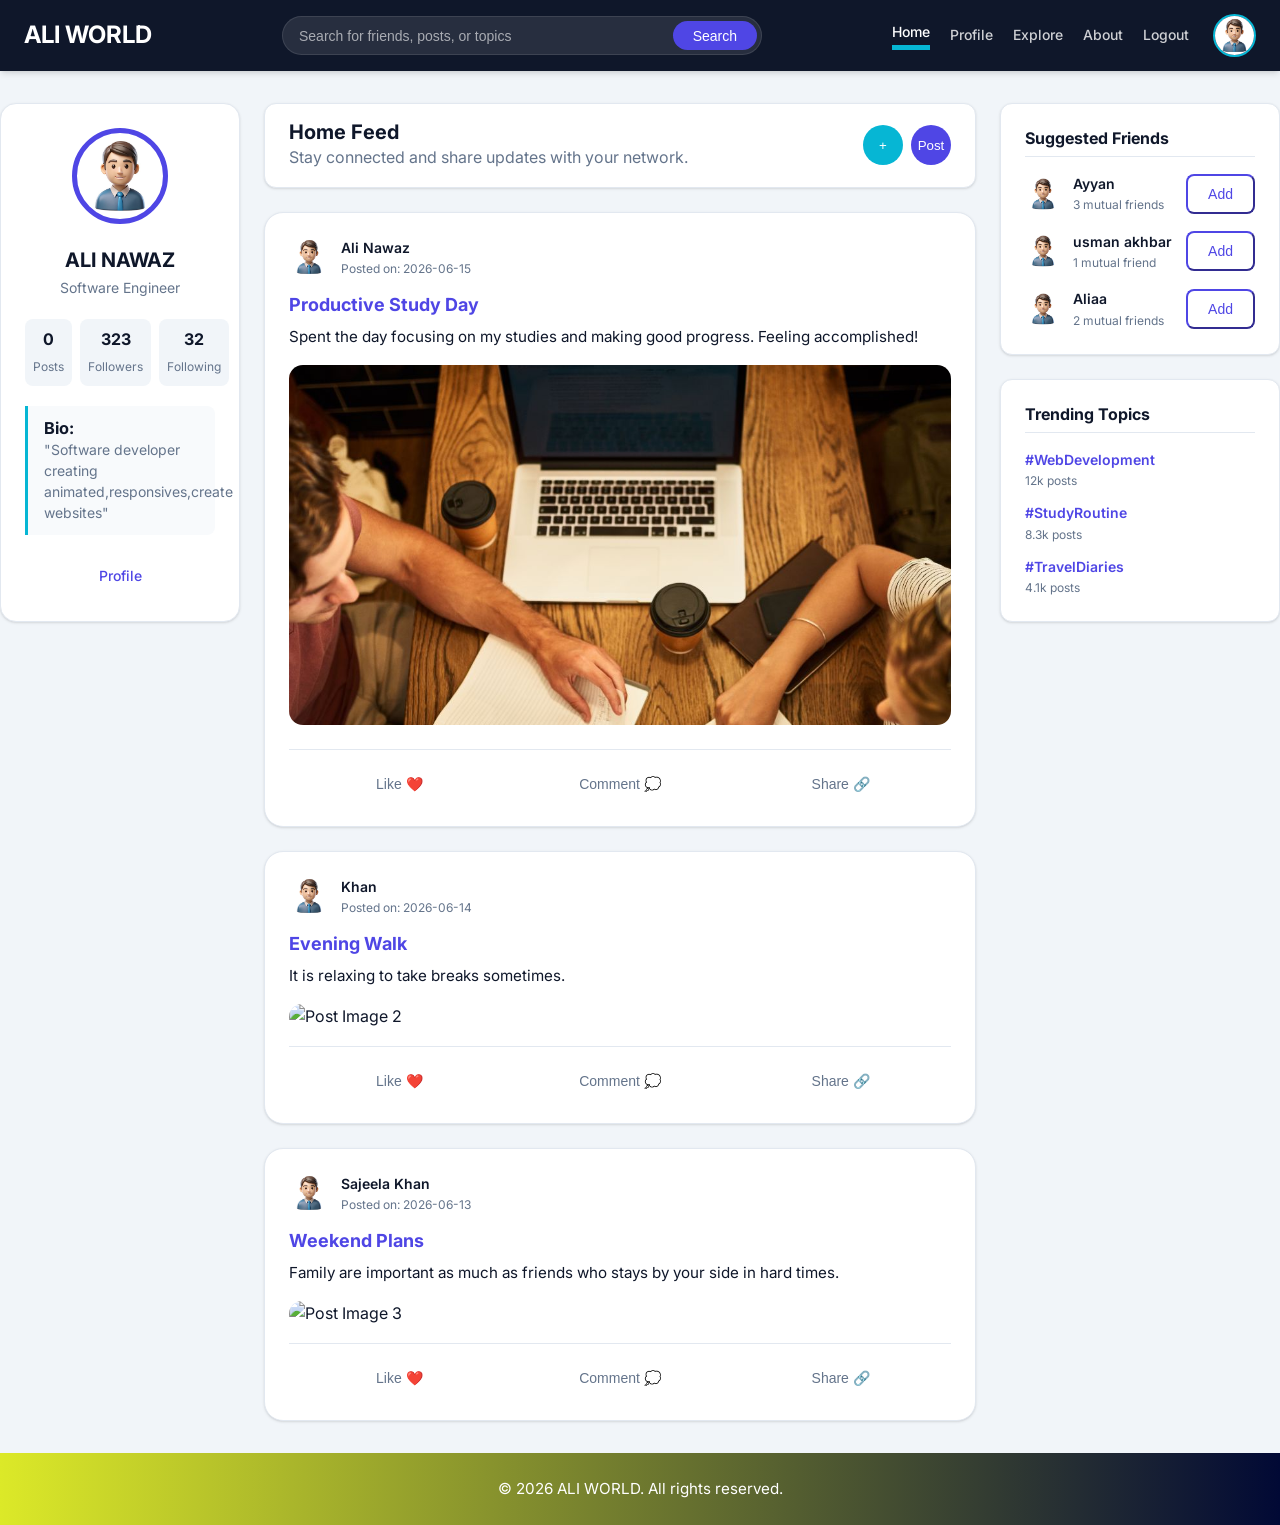
==== index.html @ 3eafa237 "Initial commit" ====
<!DOCTYPE html>
<html lang="en">

<head>
  <meta charset="UTF-8">
  <meta name="viewport" content="width=device-width, initial-scale=1.0">
  <link rel="stylesheet" href="styles.css">
  <title>ALi WORLD</title>
</head>


<body>
  <header class="sticky-header">
    <div class="container header-container">
      <div class="logo">
        ALI WORLD
      </div>
      
      <form class="search-form">
        <input type="search"  class="search-input" name="search" placeholder="Search for friends, posts, or topics">
        <button type="submit" class="search-btn">Search</button>
      
      </form>
      
      <div class="header-right">
        <nav class="nav-links" aria-label="main navigation">
          <a class="nav-link active" href="index.html">Home</a>
          <a class="nav-link" href="profile.html">Profile</a>
          <a class="nav-link" href="explore.html">Explore</a>
             <a href="about.html" class="nav-link ">About</a>
          <a class="nav-link" href="auth.html">Logout</a>
        </nav>
        
        <img src="./images/avatar.jfif" alt="Profile avatar" class="header-avatar">
      </div>
    </div>
  </header>

  <main class="container page-layout">
    <aside class="left-sidebar">

      <div class="profile-card">
        <img src="./images/avatar.jfif" alt="Profile Picture" class="profile-card-avatar">

        <h2 class="profile-card-name">ALI NAWAZ</h2>
        <p class="profile-card-title">Software Engineer</p>

        <div class="sidebar-stats">
          <div class="sidebar-stat-box">
            <span class="sidebar-stat-num">0</span>
            <span class="sidebar-stat-label">Posts</span>
          </div>
          <div class="sidebar-stat-box">
            <span class="sidebar-stat-num">323</span>

            <span class="sidebar-stat-label">Followers</span>
          </div>
          <div class="sidebar-stat-box">
            <span class="sidebar-stat-num">32</span>
            <span class="sidebar-stat-label">Following</span>
          </div>
        </div>

        <div class="profile-card-bio">
          <h3>Bio:</h3>
          <p>"Software developer creating animated,responsives,create websites"</p>
        </div>
        <a class="btn btn-secondary btn-full" href="profile.html">Profile</a>
      </div>
    </aside>


    <section class="main-feed">

      <div class="feed-header">
        <div>
          <h2 class="feed-title">Home Feed</h2>
          <p class="text-muted">Stay connected and share updates with your network.</p>
        </div>
        <div class="feed-actions">

          <button class="action-circle-btn btn-cyan" type="button">+</button>
          <button class="action-circle-btn" type="button">Post</button>
        </div>
      </div>



      <article class="post-card">
        <div class="post-author">
          <img src="./images/avatar.jfif" alt="picsprofile" class="author-avatar">
          <div class="author-info">
            <span class="author-name">Ali Nawaz</span>

            <span class="post-time">Posted on: 2026-06-15</span>
          </div>
        </div>
        <h3 class="post-title">Productive Study Day</h3>
        <p class="post-content">Spent the day focusing on my studies and making good progress. Feeling accomplished!</p>
        <img src="./images/How-Many-Hours-Should-You-Study-a-Day.jpg" alt="Post Image 1" class="post-image"
          loading="lazy">
        <footer class="post-footer">
          <button class="post-action-btn" type="button">Like ❤️</button>
          <button class="post-action-btn" type="button">Comment 💭</button>
          <button class="post-action-btn" type="button">Share 🔗</button>
        </footer>
      </article>

      <article class="post-card">
        <div class="post-author">
          <img src="./images/avatar.jfif" alt="Ali Khan profile" class="author-avatar">
          <div class="author-info">
            <span class="author-name">Khan</span>
            <span class="post-time">Posted on: 2026-06-14</span>
          </div>
        </div>
        <h3 class="post-title">Evening Walk</h3>
        <p class="post-content">It is relaxing to take breaks sometimes.</p>
        <img src="https://encrypted-tbn0.gstatic.com/images?q=tbn:ANd9GcQPHY0PRaqbW__ai2R6sklTkMU93GSNzAgKhS4PG1fwSw&s=10" alt="Post Image 2" class="post-image"
          loading="lazy">
        <footer class="post-footer">
          <button class="post-action-btn" type="button">Like ❤️</button>
          <button class="post-action-btn" type="button">Comment 💭</button>
          <button class="post-action-btn" type="button">Share 🔗</button>
        </footer>
      </article>

      <article class="post-card">
        <div class="post-author">
          <img src="./images/avatar.jfif" alt="Hira Khan profile" class="author-avatar">
          <div class="author-info">
            <span class="author-name">Sajeela Khan</span>
            <span class="post-time">Posted on: 2026-06-13</span>
          </div>
        </div>
        <h3 class="post-title">Weekend Plans</h3>
        <p class="post-content">Family are important as much as friends who stays by your side in hard times.</p>
        <img src="https://encrypted-tbn0.gstatic.com/images?q=tbn:ANd9GcQLvnjpnQPw3P-xNQJ_mt56k3C1271oUG7O1RYa6Sy4KA&s=10" alt="Post Image 3" class="post-image"
          loading="lazy">
        <footer class="post-footer">
          <button class="post-action-btn" type="button">Like ❤️</button>
          <button class="post-action-btn" type="button">Comment 💭</button>
          <button class="post-action-btn" type="button">Share 🔗</button>
        </footer>
      </article>
    </section>




    <aside class="right-sidebar">
      <div class="sidebar-widget">
        <h3 class="widget-title">Suggested Friends</h3>
        <div class="suggestion-list">

 <!--/-*    <div class="suggestion-item"></div>         */--> 
          
  <div class="suggestion-item">

            <div class="suggestion-user">

              <img src="./images/avatar.jfif" alt="AYYAN profile" class="suggestion-avatar">
              <div class="suggestion-details">
                <span class="suggestion-name">Ayyan</span>
                <span class="suggestion-mutual">3 mutual friends</span>
              </div>
            </div>
            <button class="btn btn-secondary" type="button">Add</button>
          </div>
          <div class="suggestion-item">
            <div class="suggestion-user">
              <img src="./images/avatar.jfif" alt="Mike Chen profile" class="suggestion-avatar">
              <div class="suggestion-details">
                <span class="suggestion-name">usman akhbar</span>
                <span class="suggestion-mutual">1 mutual friend</span>
              </div>
            </div>
            <button class="btn btn-secondary" type="button">Add</button>
          </div>
          <div class="suggestion-item">
            <div class="suggestion-user">
              <img src="./images/avatar.jfif" alt="Emma Davis profile" class="suggestion-avatar">
              <div class="suggestion-details">
                <span class="suggestion-name">Aliaa</span>
                <span class="suggestion-mutual">2 mutual friends</span>
              </div>
            </div>
            <button class="btn btn-secondary" type="button">Add</button>
          </div>
        </div>
      </div>


      <div class="sidebar-widget">
        <h3 class="widget-title">Trending Topics</h3>
        <div class="trend-list">
          <div class="trend-item">
            <span class="trend-tag">#WebDevelopment</span>
            <span class="trend-posts">12k posts</span>
          </div>
          <div class="trend-item">
            <span class="trend-tag">#StudyRoutine</span>
            <span class="trend-posts">8.3k posts</span>
          </div>

          <div class="trend-item">
            <span class="trend-tag">#TravelDiaries</span>
            <span class="trend-posts">4.1k posts</span>
          </div>
        </div>
      </div>
    </aside>
  </main>

  <footer class="footer">
    <p>&copy; 2026 ALI WORLD. All rights reserved.</p>
  </footer>
</body>

</html>
---- styles.css ----
@import url('https://fonts.googleapis.com/css2?family=Inter:wght@300;400;500;600;700&display=swap');

/* CSS Reset */
* {
    box-sizing: border-box;
    margin: 0;
    padding: 0;
}

/* CSS Variables */
:root {
    --primary: #4f46e5;
    --primary-hover: #4338ca;
    --primary-light: rgba(235, 97, 131, 0.212);
    --text: #0f172a;
    --text-muted: #64748b;
    --text-light: #f8fafc;
    --bg: #f1f5f9;
    --border: #e2e8f0;
    --card: #ffffff;
    --accent: #06b6d4;
    --accent-hover: #0891b2;
    --header-bg: #0f172a;
    
    /* Shadows */
    --shadow-sm: 0 1px 3px 0 rgba(0, 0, 0, 0.1), 0 1px 2px -1px rgba(0, 0, 0, 0.1);
    --shadow-md: 0 4px 6px -1px rgba(0, 0, 0, 0.1), 0 2px 4px -2px rgba(0, 0, 0, 0.1);
    --shadow-lg: 0 10px 15px -3px rgba(0, 0, 0, 0.1), 0 4px 6px -4px rgba(0, 0, 0, 0.1);
    --shadow-xl: 0 20px 25px -5px rgba(0, 0, 0, 0.1), 0 8px 10px -6px rgba(0, 0, 0, 0.1);
    
    /* Transitions */
    --transition-all: all 0.3s cubic-bezier(0.4, 0, 0.2, 1);
    --transition-fast: all 0.15s cubic-bezier(0.4, 0, 0.2, 1);
}

/* Base Styles */
body {
    font-family: 'Inter', sans-serif;
    font-size: 16px;
    line-height: 1.6;
    color: var(--text);
    background-color: var(--bg);
}

a {
    color: inherit;
    text-decoration: none;
}

/* Layout MAIN Container */
.container {
    max-width: 1400px;
    margin: 0 auto;
    padding: 0 1.5rem;
    width: 100%;
}

/* Typography Helpers */
h1, h2, h3, h4, h5, h6 {
    font-weight: 700;
    color: var(--text);
    line-height: 1.25;
}

/* Reusable Buttons */
.btn {
    display: inline-flex;
    align-items: center;
    justify-content: center;
    padding: 0.625rem 1.25rem;
    font-size: 0.875rem;
    font-weight: 500;
    border-radius: 8px;
   
    cursor: pointer;
    transition: var(--transition-fast);
    text-decoration: none;
    outline: none;
}

.btn-primary {
    background-color: var(--primary);
    color: white;
}

.btn-primary:hover {
    background-color: var(--primary-hover);
}

.btn-primary:active {
    transform: scale(0.96);
}

.btn-secondary {
    background-color: transparent;
    border-color: var(--primary);
    color: var(--primary);
}

.btn-secondary:hover {
    background-color: var(--primary-light);
}

.btn-secondary:active {
    transform: scale(0.96);
}

.btn-ghost {
    background-color: transparent;
    color: var(--text-muted);
}

.btn-ghost:hover {
    background-color: rgba(0, 0, 0, 0.04);
    color: var(--text);
}

.btn-ghost:active {
    transform: scale(0.96);
}

.btn-full {
    width: 100%;
}

/* Sticky Header */
.sticky-header {
    position: sticky;
    top: 0;
    z-index: 100;
    background-color: var(--header-bg);
    color: white;
    box-shadow: var(--shadow-md);
    padding: 0.875rem 0;
}

.header-container {
    display: flex;
    align-items: center;
    justify-content: space-between;
    gap: 1rem;
}

.logo {
    font-size: 1.5rem;
    font-weight: 700;
    color: #ffffff;
    display: flex;
   
    align-items: center;
    gap: 0.5rem;
}


.logo:hover{
     text-decoration: underline;
     color:#1e1b4b;
}



/* Search Bar in Header */
.search-form {
    display: flex;
    align-items: center;
    max-width: 480px;
    width: 100%;
    background-color: rgba(255, 255, 255, 0.1);
    border-radius: 9999px;
    padding: 0.25rem 0.25rem 0.25rem 1rem;
    border: 1px solid rgba(255, 255, 255, 0.1);
    transition: var(--transition-fast);
}

.search-form:focus-within {
    background-color: rgba(255, 255, 255, 0.15);
    border-color: rgba(255, 255, 255, 0.25);
}

.search-input {
    flex: 1;
    background: transparent;
    border: none;
    color: white;
    font-size: 0.875rem;
    outline: none;
}

.search-input::placeholder {
    color: rgba(255, 255, 255, 0.6);
}

.search-btn {
    background-color: var(--primary);
    color: white;
    border: none;
    border-radius: 9999px;
    padding: 0.4rem 1.25rem;
    font-size: 0.875rem;
    font-weight: 500;
    cursor: pointer;
    transition: var(--transition-fast);
}


.search-btn:hover {
    background-color: var(--primary-hover);
}

/* Header Right Area */
.header-right {

    /*--------padding-r: 190px;------------------*/
    
    display: flex;
    align-items: center;
    gap: 1.5rem;
}

.nav-links {
    display: flex;
    align-items: center;
    gap: 1.25rem;
}

.nav-link {
    color: rgba(255, 255, 255, 0.8);
    font-size: 0.875rem;
    font-weight: 500;
    transition: var(--transition-fast);
}

.nav-link:hover, .nav-link.active {
    color: white;
}

.nav-link.active {
    border-bottom: 5px solid var(--accent);
    padding-bottom: 2px;
}


.header-avatar {
    width: 43px;
    height: 43px;

    border-radius: 50%;
    border: 2px solid var(--accent);
   
    cursor: pointer;
    transition: var(--transition-fast);
}

.header-avatar:hover {
    transform: scale(1.05);
}

/*-------------------------Header-----------------*/

/* Page Layout Grid */
.page-layout {
    display: grid;
    grid-template-columns: 1fr;
    gap: 1.5rem;
    padding: 2rem 0;
}


/* Left Side */
.left-sidebar {
    display: flex;
    flex-direction: column;
    gap: 1.5rem;
}

.profile-card {
    background: var(--card);
    border-radius: 16px;
    box-shadow: var(--shadow-sm);
    padding: 1.5rem;
    text-align: center;
    border: 1px solid var(--border);
}


.profile-card-avatar {
    width: 96px;
    height: 96px;
    border-radius: 50%;
    border: 5px solid var(--primary);
    padding: 2px;
    object-fit: cover;
    margin: 0 auto 1rem;

    animation: rotateborder 2s linear 10;
}
@keyframes rotateborder {
    from {
        transform: rotate(0deg);
    }
    to {
        transform: rotate(360deg);
    }
}

/*

.profile-card-avatar {
    position: relative;
    width: 96px;
    height: 96px;
    margin: 0 auto 1rem;
}

.profile-card-avatar img {
    width: 100%;
    height: 100%;
    border-radius: 50%;
    object-fit: cover;
    display: block;
}

.profile-card-avatar::before {
    content: "";
    position: absolute;
    inset: -6px;
    border: 6px solid var(--primary);
    border-top-color: #ff9800;
    border-radius: 50%;
    animation: rotateBorder 2s linear infinite;
}

@keyframes rotateBorder {
    from {
        transform: rotate(0deg);
    }
    to {
        transform: rotate(360deg);
    }
}

*/


.profile-card-name {
    font-size: 1.25rem;
    font-weight: 700;
    margin-bottom: 0.25rem;
}

.profile-card-title {
    font-size: 0.875rem;
    color: var(--text-muted);
    margin-bottom: 1.25rem;
}

.sidebar-stats {
    display: grid;
    grid-template-columns: repeat(3, 1fr);
    gap: 0.5rem;
    margin-bottom: 1.25rem;
}

.sidebar-stat-box {
    background-color: var(--bg);
    border-radius: 8px;
    padding: 0.5rem;
    text-align: center;
}

.sidebar-stat-num {
    display: block;
    font-size: 1rem;
    font-weight: 700;
    color: var(--text);
}

.sidebar-stat-label {
    font-size: 0.75rem;
    color: var(--text-muted);
}

.profile-card-bio {
    background: #f8fafc;
    border-left: 3px solid var(--accent);
    padding: 0.75rem 1rem;
    text-align: left;
    font-size: 0.875rem;
    color: var(--text-muted);
    border-radius: 0 8px 8px 0;
    margin-bottom: 1.25rem;
    line-height: 1.5;
}

.sidebar-menu {
    background: var(--card);
    border-radius: 12px;
    box-shadow: var(--shadow-sm);
    padding: 0.75rem;
    border: 1px solid var(--border);
    display: flex;
    flex-direction: column;
    gap: 0.25rem;
}






.menu-item {
    display: flex;
    align-items: center;
    gap: 0.75rem;
    padding: 0.75rem 1rem;
    border-radius: 8px;
    font-size: 0.875rem;
    font-weight: 500;
    color: var(--text-muted);
    transition: var(--transition-fast);
}

.menu-item:hover, .menu-item.active {
    background-color: var(--bg);
    color: var(--primary);
}

.menu-item svg {
    width: 20px;
    height: 20px;
    fill: currentColor;
}

/* Feed Column */
.main-feed {
    display: flex;
    flex-direction: column;
    gap: 1.5rem;
}

.feed-header {
    display: flex;
    align-items: center;
    justify-content: space-between;
    background: var(--card);
    padding: 1rem 1.5rem;
    border-radius: 12px;
    border: 1px solid var(--border);
    box-shadow: var(--shadow-sm);
}

.feed-title {
    font-size: 1.25rem;
    font-weight: 700;
}

.feed-actions {
    display: flex;
    gap: 0.5rem;
}

.action-circle-btn {
    width: 40px;
    height: 40px;
    border-radius: 80%;
    background-color: var(--primary);
    color: white;
    
    border: none;
    display: flex;

    align-items: center;
    justify-content: center;
    cursor: pointer;
    transition: var(--transition-fast);
}

.action-circle-btn:hover {
    background-color: var(--primary-hover);
    transform: translateY(-2px);
}

.action-circle-btn:active {
    transform: translateY(0) scale(0.95);
}

.action-circle-btn.btn-cyan {
    background-color: var(--accent);
}

.action-circle-btn.btn-cyan:hover {
    background-color: var(--accent-hover);
}


/*  posting and images
*/
.post-card {
    background: var(--card);
    border-radius: 19px;
    border: 1px solid var(--border);
    box-shadow: var(--shadow-sm);
    padding: 1.5rem;
    transition: var(--transition-all);
}

.post-card:hover {
    transform: translateY(7px);
    box-shadow: var(--shadow-lg);
}

.post-author {
    display: flex;
    align-items: center;
    gap: 0.75rem;
    margin-bottom: 1rem;
}

.author-avatar {
    width: 40px;
    height: 40px;
    border-radius: 50%;
    object-fit: cover;
}

.author-info {
    display: flex;
    flex-direction: column;
}

.author-name {
    font-size: 0.875rem;
    font-weight: 600;
}

.text-muted {
    color: var(--text-muted);
}

.post-time {
    font-size: 0.75rem;
    color: var(--text-muted);
}

.post-title {
    font-size: 1.125rem;
    font-weight: 700;
    color: var(--primary);
    margin-bottom: 0.5rem;
}

.post-content {
    font-size: 0.95rem;
    color: var(--text);
    margin-bottom: 1rem;
    line-height: 1.6;
}

.post-image {
    width: 100%;
    border-radius: 14px;
    margin-bottom: 1rem;
    object-fit: cover;
    max-height: 360px;
}

.post-footer {
    display: flex;
    align-items: center;
    justify-content: space-between;
    padding-top: 1rem;
    border-top: 1px solid var(--border);
}

.post-actions {
    display: flex;
    gap: 0.5rem;
    width: 100%;
}

.post-action-btn {
    flex: 1;
    display: flex;
    align-items: center;
    justify-content: center;
    gap: 0.5rem;
    
    padding: 0.625rem;
    background: transparent;
    border: none;
    border-radius: 8px;
    color: var(--text-muted);
    font-size: 0.875rem;
    font-weight: 500;
    cursor: pointer;
    transition: var(--transition-fast);
}

.post-action-btn:hover {
    background-color: var(--bg);
    color: var(--primary);
}

.post-action-btn:active {
    transform: scale(0.95);
}

.post-action-btn svg {
    width: 18px;
    height: 18px;
    
}










/* Right Sidebar (Suggestions / Trends) */
.right-sidebar {
    display: flex;
    flex-direction: column;
    gap: 1.5rem;
}

.sidebar-widget {
    background: var(--card);
    border-radius: 12px;
    box-shadow: var(--shadow-sm);
    padding: 1.5rem;
    border: 1px solid var(--border);
}

.widget-title {
    font-size: 1rem;
    font-weight: 700;
    margin-bottom: 1rem;
    padding-bottom: 0.5rem;
    border-bottom: 1px solid var(--border);
}

.suggestion-list {
    display: flex;
    flex-direction: column;
    gap: 1rem;
}

.suggestion-item {
    display: flex;
    align-items: center;
    justify-content: space-between;
}

.suggestion-user {
    display: flex;
    align-items: center;
    gap: 0.75rem;
}

.suggestion-avatar {
    width: 36px;
    height: 36px;
    border-radius: 50%;
    object-fit: cover;
}

.suggestion-details {
    display: flex;
    flex-direction: column;
}

.suggestion-name {
    font-size: 0.875rem;
    font-weight: 600;
}

.suggestion-mutual {
    font-size: 0.75rem;
    color: var(--text-muted);
}

.trend-list {
    display: flex;
    flex-direction: column;
    gap: 0.75rem;
}

.trend-item {
    display: flex;
    flex-direction: column;
}

.trend-tag {
    font-size: 0.875rem;
    font-weight: 600;
    color: var(--primary);
}

.trend-posts {
    font-size: 0.75rem;
    color: var(--text-muted);
}



.footer {
    text-align: center;
    padding: 1.5rem 0;
    color: var(--text-muted);
    font-size: 0.95rem;
    color:white;
    background:linear-gradient(to right, rgb(220, 233, 40), rgb(1, 9, 53));;
}









/* Now Profile Page Layout */
.profile-container {
    max-width: 1000px;
    margin: 2rem auto;
    padding: 0 1.5rem;
}

.profile-header {
    background: var(--card);
    border-radius: 16px;
    border: 1px solid var(--border);
    box-shadow: var(--shadow-sm);
    overflow: hidden;
    margin-bottom: 2rem;
}

/* 
.cover-image {
    position: relative;
    height: 260px;
    background: linear-gradient(135deg, #4f46e5 0%, #d91ddf 100%);
    overflow: hidden;
}

.cover-image::after {
    content: '';
    position: absolute;
    top: 0;
    left: 0;
    width: 100%;
    height: 100%;
    background: linear-gradient(to bottom, rgba(15, 23, 42, 0) 40%, rgba(186, 27, 85, 0.65) 100%);
    pointer-events: none;
}
*/

.cover-image {
    position:relative;
    height:300px;
    overflow:hidden;
}


.cover-image::before {

    content:"";

    position:absolute;
    inset:0;

    background-size:cover;
    background-position:center;

    animation:bgChange 10s infinite;

}


@keyframes bgChange {

    0%,45% {
        background-image:url("ia.jfif");
    }

    55%,100% {
        background-image:url("images11.jfif");
    }

}

.profile-info-section {
    position: relative;
    padding: 0 2rem 2rem;
    text-align: center;
}

.profile-avatar-wrapper {
    position: relative;
    margin-top: -99px;
    display: inline-block;
    z-index: 10;
}



/*
.profile-avatar {
    width: 150px;
    height: 150px;
    border-radius: 50%;

    border: 7px solid var(--card);
    box-shadow: var(--shadow-lg);
    object-fit: cover;
    background-color: var(--card);
}
*/
.profile-avatar-wrapper {
    width: 164px;
    height: 164px;

    border-radius: 50%;
    position: relative;

    display: flex;
    justify-content: center;
    align-items: center;

    overflow: hidden;
}


/* Rotating border */
.profile-avatar-wrapper::before {

    content: "";

    position: absolute;

    width: 200%;
    height: 200%;

    background: conic-gradient(
        var(--primary),
        #0f020d,
        #ff00aa,
        var(--primary)
    );

    animation: rotateBorder 3s linear infinite;
}


/* Image */
.profile-avatar {

    width: 150px;
    height: 150px;

    border-radius: 50%;

    object-fit: cover;

    background-color: var(--card);

    position: absolute;

    z-index: 1;

    border: 12px solid var(--card);

    box-shadow: var(--shadow-lg);
}


@keyframes rotateBorder {

    from {
        transform: rotate(0deg);
    }

    to {
        transform: rotate(360deg);
    }

}


.profile-name {
    font-size: 1.75rem;
    font-weight: 700;
    margin-top: 1rem;
}

.profile-tagline {
    font-size: 1rem;
    color: var(--text-muted);
    margin-top: 0.25rem;
}

.profile-stats-row {
    display: flex;
    justify-content: center;
    gap: 7rem;
    margin-top: 1.5rem;
    padding: 1rem 2rem;
    background: linear-gradient(135deg, #4f46e5 0%, #f003f8 100%);
    border-radius: 12px;
}





.profile-stat-item {
    display: flex;
    flex-direction: column;
    align-items: center;
}

.profile-stat-number {
    font-size: 1.5rem;
    font-weight: 700;
    color: var(--text);
}

.profile-stat-label {
    font-size: 0.875rem;
    color: var(--text-muted);
    text-transform: uppercase;
    letter-spacing: 0.05em;
    margin-top: 0.125rem;
}

.profile-actions-row {
    display: flex;
    justify-content: center;
    gap: 1rem;
    margin-top: 1.5rem;
}




.profile-content-section {
    background: var(--card);
    border-radius: 16px;
    border: 1px solid var(--border);
    box-shadow: var(--shadow-sm);
    padding: 2rem;
}

.section-title {
    font-size: 1.25rem;
    font-weight: 700;
    margin-bottom: 1.5rem;
    display: flex;
    align-items: center;
    gap: 0.5rem;
}

.section-title span {
    color: var(--text-muted);
    font-weight: 200;
}



.post-grid {
    display: grid;
   /* grid-template-columns: repeat(auto-fill, minmax(250px, 1fr)); */ 
      grid-template-columns: repeat(3, 255px);
    gap: 1.25rem;
}

.grid-item {
    position: relative;
    border-radius: 12px;
    overflow: hidden;
    aspect-ratio: 1 / 1;
    cursor: pointer;
    box-shadow: var(--shadow-sm);
}

.grid-item img {
    width: 100%;
    height: 100%;
    object-fit: cover;
    transition: var(--transition-all);
}



.grid-item-overlay {
    position: absolute;
    top: 0;
    left: 0;
    width: 100%;
    height: 100%;
    background-color: rgba(150, 147, 214, 0.85);
    display: flex;
    align-items: center;
    justify-content: center;
    gap: 1.5rem;
    opacity: 0;
    color: white;
    font-weight: 600;
    transition: var(--transition-all);
}

.grid-item:hover img {
    transform: scale(1.08);
}

.grid-item:hover .grid-item-overlay {
    opacity: 1;
}
















     /* Auth Page Styles */
.auth-wrapper {
    width: 100%;
    height: 100%;
    display: flex;
    flex-direction: column;
    align-items: center;
    justify-content: center;
    background: radial-gradient(circle at 10% 20%, #6b67a0 0%, #0f172a 90%);
    padding: 2rem 1.5rem;
    color: white;
}

.auth-header {
    text-align: center;
    margin-bottom: 2rem;
}

.auth-logo {
    font-size: 2.25rem;
    font-weight: 800;
    color: white;
    margin-bottom: 0.5rem;
}

.auth-logo span {
    color: var(--accent);
}

.auth-subtitle {
    color: black;
    font-size: 1rem;
}

.auth-card {
    width: 100%;
    max-width: 520px;
    background-color: var(--card);
    color: var(--text);
    border-radius: 20px;
    box-shadow: var(--shadow-xl);
    padding: 2.5rem;
    border: 1px solid rgba(255, 255, 255, 0.05);
}

.auth-card-title {
    font-size: 1.5rem;
    font-weight: 700;
    text-align: center;
    margin-bottom: 2rem;
    color: var(--text);
}


.auth-form {
    display: flex;
    flex-direction: column;
    gap: 1.25rem;
}

.form-group {
    display: flex;
    flex-direction: column;
    gap: 0.5rem;
}

.form-label {
    font-size: 0.875rem;
    font-weight: 600;
    color: var(--text);
}

.form-control {
    width: 100%;
    padding: 0.75rem 1rem;
    font-size: 0.95rem;
    color: var(--text);
    background-color: var(--bg);
    border: 1px solid var(--border);
    border-radius: 8px;
    outline: none;
    transition: var(--transition-fast);
}



.form-control::placeholder {
    color: var(--text-muted);
}

.form-control:focus {
    border-color: var(--primary);
    box-shadow: 0 0 0 4px rgba(79, 70, 229, 0.15);
    background-color: white;
}



.auth-footer-link {
    text-align: center;
    margin-top: 1.5rem;
    font-size: 0.875rem;
    color: var(--text-muted);
}

.auth-footer-link a {
    color: var(--primary);
    font-weight: 600;
    transition: var(--transition-fast);
}

.auth-footer-link a:hover {
    color: var(--primary-hover);
    text-decoration: underline;
}

.auth-footer-copyright {
    margin-top: 3rem;
    font-size: 0.8125rem;
    color: rgba(255, 255, 255, 0.4);
    text-align: center;
}















/* Explore Page*/
.exploremain {
    background: linear-gradient(135deg, #1e3a8a 0%, #1e1b4b 100%);
    color: white;
    padding: 3.5rem 2rem;
    border-radius: 12px;
    text-align: center;
    margin-bottom: 2rem;
    position: relative;
    border: 1px solid rgba(255, 255, 255, 0.05);
    box-shadow: var(--shadow-md);
}

.exploremain h1 {
    font-size: 2.25rem;
    font-weight: 800;
    color: white;
    margin-bottom: 0.75rem;
    position: relative;
    display: inline-block;
}




.exploremain p {
    font-size: 1.05rem;
    color: rgba(255, 255, 255, 0.85);
    max-width: 600px;
    margin: 0 auto;
    line-height: 1.5;
}

.trending-widget-header {
    background-color: #0f172a;
    color: white;
    padding: 1rem 1.5rem;
    font-weight: 700;
    font-size: 1.125rem;
    border-bottom: 1px solid var(--border);
}

.trending-topics-body {
    display: flex;
    flex-direction: column;
    padding: 0.75rem;
    background-color: var(--card);
}

.trending-topic-link {
    padding: 0.75rem 1rem;
    font-size: 0.95rem;
    font-weight: 600;
    color: var(--primary);
    border-radius: 8px;
    transition: var(--transition-fast);
}

.trending-topic-link:hover {
    background-color: var(--bg);
    color: var(--primary-hover);
    padding-left: 1.25rem;
}



.comment-section {
    margin-top: 1.25rem;
    padding-top: 1.25rem;
    border-top: 1px solid var(--border);
    display: flex;
    flex-direction: column;
    gap: 0.75rem;
}

.comment-item {
    display: flex;
    gap: 0.75rem;
    align-items: flex-start;
}

.comment-avatar {
    width: 32px;
    height: 32px;
    border-radius: 50%;
    object-fit: cover;
}

.comment-content {
    background-color: var(--bg);
    padding: 0.625rem 0.875rem;
    border-radius: 12px;
    flex: 1;
}

.comment-author-name {
    font-size: 0.8125rem;
    font-weight: 700;
    color: var(--text);
    margin-bottom: 0.125rem;
    display: block;
}

.comment-text {
    font-size: 0.875rem;
    color: var(--text);
    line-height: 1.4;
}

.comment-input-wrapper {
    display: flex;
    align-items: center;
    gap: 0.75rem;
    margin-top: 0.5rem;
}

.comment-input-avatar {
    width: 32px;
    height: 32px;
    border-radius: 50%;
    object-fit: cover;
}

.comment-input-field {
    flex: 1;
    background-color: var(--bg);
    border: 1px solid var(--border);
    border-radius: 20px;
    padding: 0.625rem 1rem;
    font-size: 0.875rem;

    outline: none;
    transition: var(--transition-fast);
}

.comment-input-field:focus {
    border-color: var(--primary);
    background-color: white;
    box-shadow: 0 0 0 3px rgba(79, 70, 229, 0.1);
}



/* Responsive by media query*/
@media (min-width: 750px) {
    .page-layout {
        grid-template-columns: 240px 1fr;
    }
    
    .right-sidebar {  
        display: none;
    }
}

@media (min-width: 1024px) {
    .page-layout {
        grid-template-columns: 240px 1fr 280px;
    }
    
    .right-sidebar {
        display: flex;
    }
}
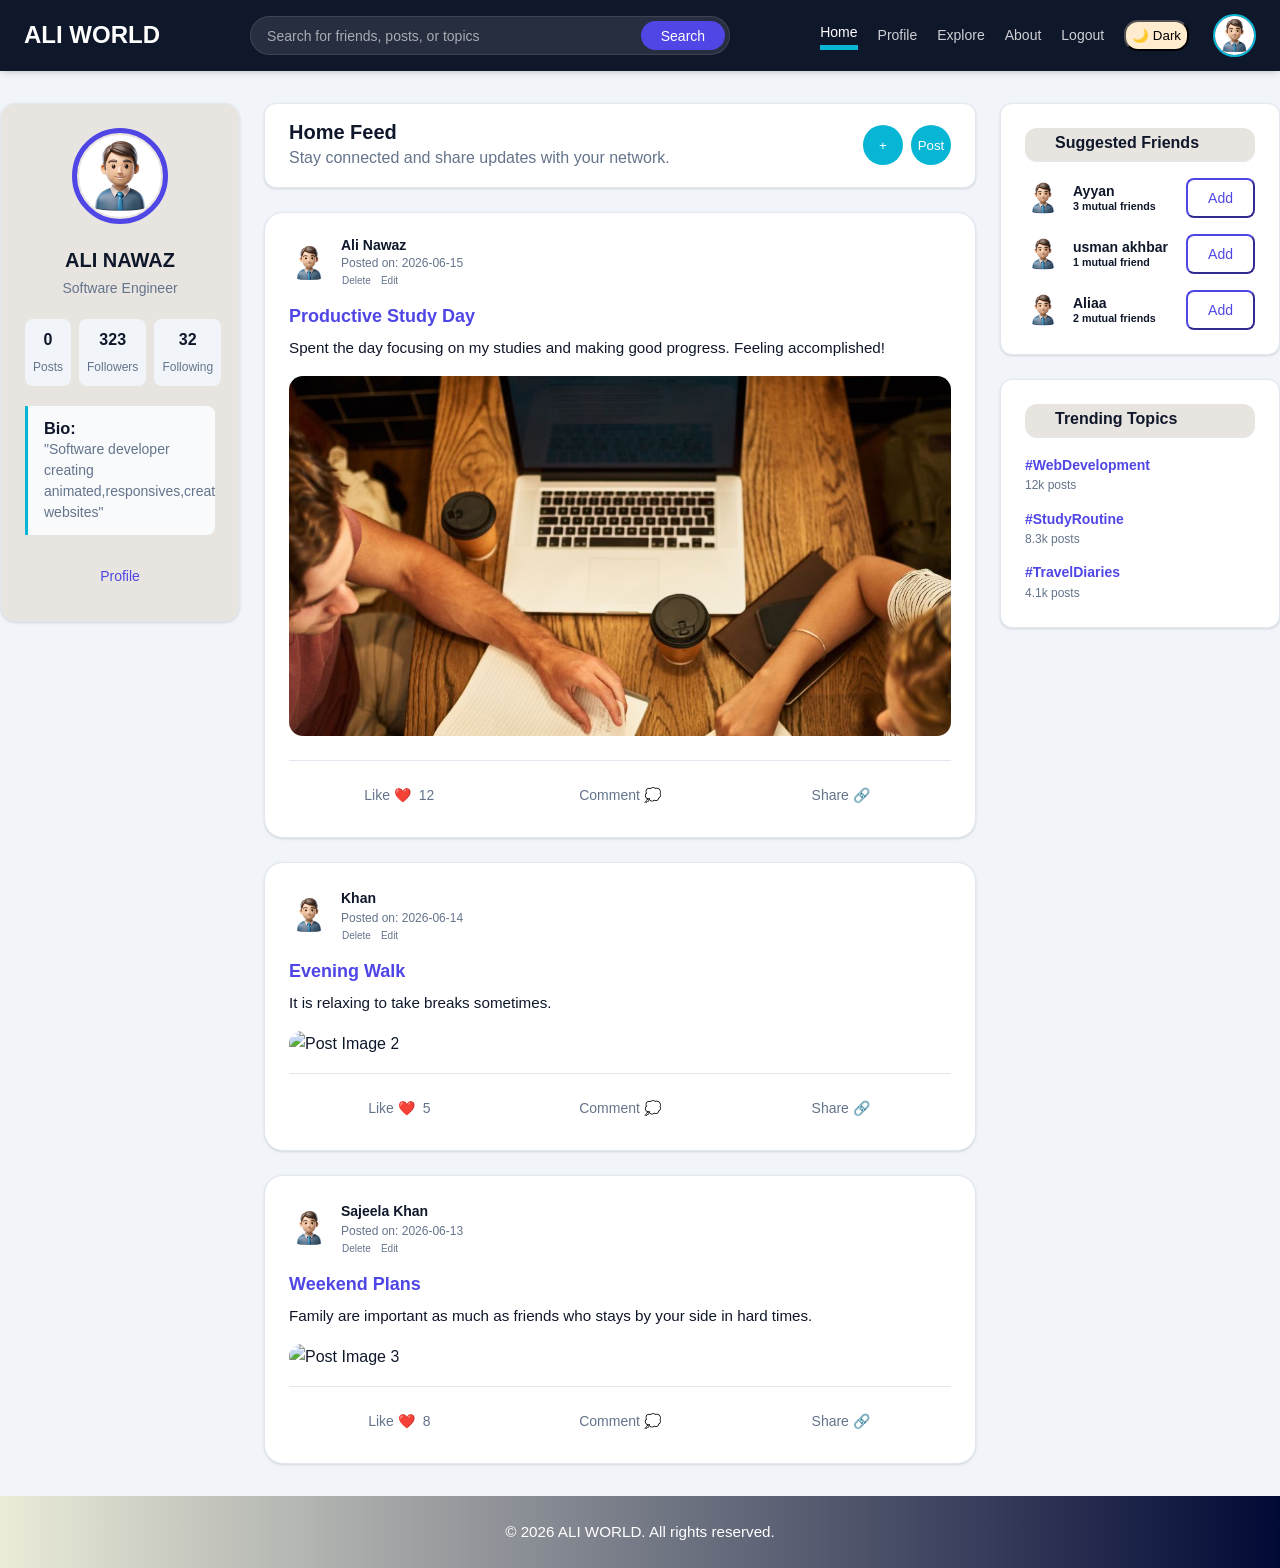
==== commit 038ceee9: "final js" ====
--- a/index.html
+++ b/index.html
@@ -15,55 +15,62 @@
       <div class="logo">
         ALI WORLD
       </div>
-      
+
       <form class="search-form">
-        <input type="search"  class="search-input" name="search" placeholder="Search for friends, posts, or topics">
+
+        <input type="search" class="search-input" name="search" placeholder="Search for friends, posts, or topics">
+
         <button type="submit" class="search-btn">Search</button>
-      
+
       </form>
-      
+
       <div class="header-right">
-        <nav class="nav-links" aria-label="main navigation">
+        <nav class="nav-links">
           <a class="nav-link active" href="index.html">Home</a>
           <a class="nav-link" href="profile.html">Profile</a>
           <a class="nav-link" href="explore.html">Explore</a>
-             <a href="about.html" class="nav-link ">About</a>
+          <a href="about.html" class="nav-link ">About</a>
           <a class="nav-link" href="auth.html">Logout</a>
+          
+          <button id="themeBtn" aria-label="Toggle Theme" style="background-color: blanchedalmond; border-radius: 14px; padding:6px"><span class="theme-icon">🌙</span> <span
+              class="theme-label">Dark</span></button>
         </nav>
-        
+
         <img src="./images/avatar.jfif" alt="Profile avatar" class="header-avatar">
       </div>
     </div>
   </header>
 
+  <!---<div style="position: sticky">--->
   <main class="container page-layout">
-    <aside class="left-sidebar">
+    <aside class="left-sidebar" style="position: sticky">
 
       <div class="profile-card">
-        <img src="./images/avatar.jfif" alt="Profile Picture" class="profile-card-avatar">
+        <img src="./images/avatar.jfif" alt="Profile Picture" class="profile-avatar">
 
         <h2 class="profile-card-name">ALI NAWAZ</h2>
         <p class="profile-card-title">Software Engineer</p>
 
-        <div class="sidebar-stats">
-          <div class="sidebar-stat-box">
-            <span class="sidebar-stat-num">0</span>
-            <span class="sidebar-stat-label">Posts</span>
-          </div>
-          <div class="sidebar-stat-box">
-            <span class="sidebar-stat-num">323</span>
-
-            <span class="sidebar-stat-label">Followers</span>
-          </div>
-          <div class="sidebar-stat-box">
-            <span class="sidebar-stat-num">32</span>
-            <span class="sidebar-stat-label">Following</span>
-          </div>
-        </div>
-
-        <div class="profile-card-bio">
+        <div class="sidebar-status">
+          <div class="sidebar-status-box">
+            <span class="sidebar-status-num">0</span>
+            <span class="sidebar-status-label">Posts</span>
+          </div>
+          <div class="sidebar-status-box">
+
+            <span class="sidebar-status-num">323</span>
+
+            <span class="sidebar-status-label">Followers</span>
+          </div>
+          <div class="sidebar-status-box">
+            <span class="sidebar-status-num">32</span>
+            <span class="sidebar-status-label">Following</span>
+          </div>
+        </div>
+
+        <div class="profile-card-bio" style="padding-right: 6px">
           <h3>Bio:</h3>
-          <p>"Software developer creating animated,responsives,create websites"</p>
+          <p>"Software developer creating animated,responsives,creat websites"</p>
         </div>
         <a class="btn btn-secondary btn-full" href="profile.html">Profile</a>
       </div>
@@ -79,20 +86,49 @@
         </div>
         <div class="feed-actions">
 
-          <button class="action-circle-btn btn-cyan" type="button">+</button>
+          <button id="plusBtn" class="action-circle-btn btn-cyan" class="infinity-btn" type="button" title="Create Post" >+</button>
           <button class="action-circle-btn" type="button">Post</button>
         </div>
       </div>
 
-
+      <!-- Simple Create Post Box -->
+      <div id="postBox"
+        style="display: none; background: var(--card); padding: 1.25rem; border-radius: 12px; border: 1px solid var(--border); margin-top: 1rem;">
+        <h3 style="margin-bottom: 0.5rem;">Create New Post</h3>
+
+        <input type="text" id="postTitle" placeholder="Post title..."
+          style="width: 100%; padding: 8px; margin-bottom: 8px; border: 1px solid var(--border); border-radius: 6px;">
+        <textarea id="postContent" maxlength="280" placeholder="What's on your mind?..."
+          style="width: 100%; height: 80px; padding: 8px; border: 1px solid var(--border); border-radius: 6px;"></textarea>
+
+        <div style="margin: 8px 0;">
+          <label style="font-size: 0.85rem; font-weight: 600; display: block; margin-bottom: 4px;">Upload Image
+            (Optional):</label>
+          <input type="file" id="postImageFile" accept="image/*" style="font-size: 0.85rem; color: var(--text);">
+        </div>
+
+        <div style="display: flex; justify-content: space-between; align-items: center; margin-top: 8px;">
+          <span id="charCount" style="font-size: 0.85rem; color: var(--text-muted);">280 characters remaining</span>
+          <button id="addPostBtn" class="btn btn-primary" type="button">Post</button>
+        </div>
+      </div>
 
       <article class="post-card">
-        <div class="post-author">
+        <div class="post__author">
           <img src="./images/avatar.jfif" alt="picsprofile" class="author-avatar">
           <div class="author-info">
-            <span class="author-name">Ali Nawaz</span>
+
+            <h6 class="author-name">Ali Nawaz</h6>
 
             <span class="post-time">Posted on: 2026-06-15</span>
+
+            <div style="display: flex; align-items: center; gap: 10px;">
+              <span style="display: block; margin-right: -9px;"></span>
+
+
+              <div style="font-size: x-small;  color: var(--text-muted);">Delete</div>
+              <div style="font-size: x-small;   color: var(--text-muted);">Edit</div>
+            </div>
           </div>
         </div>
         <h3 class="post-title">Productive Study Day</h3>
@@ -100,69 +136,105 @@
         <img src="./images/How-Many-Hours-Should-You-Study-a-Day.jpg" alt="Post Image 1" class="post-image"
           loading="lazy">
         <footer class="post-footer">
-          <button class="post-action-btn" type="button">Like ❤️</button>
-          <button class="post-action-btn" type="button">Comment 💭</button>
+
+          <button class="post-action-btn" id="likeBtn1" type="button">Like ❤️ <span id="count1">12</span></button>
+          <button class="post-action-btn" id="commentBtn1" type="button">Comment 💭</button>
           <button class="post-action-btn" type="button">Share 🔗</button>
         </footer>
+        <div id="commentBox1"
+          style="display: none; margin-top: 10px; padding: 10px; background: var(--bg); border-radius: 8px;">
+          <p style="font-size: 0.875rem; color: var(--text);"><b>Ayyan:</b> Great progress!</p>
+          <p style="font-size: 0.875rem; color: var(--text);"><b>SAAD:</b> progress!</p>
+          <p style="font-size: 0.875rem; color: var(--text);"><b>Abdullah:</b> Good working!</p>
+        </div>
       </article>
 
       <article class="post-card">
-        <div class="post-author">
+        <div class="post__author">
           <img src="./images/avatar.jfif" alt="Ali Khan profile" class="author-avatar">
           <div class="author-info">
             <span class="author-name">Khan</span>
             <span class="post-time">Posted on: 2026-06-14</span>
+
+            <div style="display: flex; align-items: center; gap: 10px;">
+              <span style="display: block; margin-right: -9px;"></span>
+              <div style="font-size: x-small;  color: var(--text-muted);">Delete</div>
+              <div style="font-size: x-small;   color: var(--text-muted);">Edit</div>
+            </div>
           </div>
         </div>
         <h3 class="post-title">Evening Walk</h3>
         <p class="post-content">It is relaxing to take breaks sometimes.</p>
-        <img src="https://encrypted-tbn0.gstatic.com/images?q=tbn:ANd9GcQPHY0PRaqbW__ai2R6sklTkMU93GSNzAgKhS4PG1fwSw&s=10" alt="Post Image 2" class="post-image"
-          loading="lazy">
+        <img
+          src="https://encrypted-tbn0.gstatic.com/images?q=tbn:ANd9GcQPHY0PRaqbW__ai2R6sklTkMU93GSNzAgKhS4PG1fwSw&s=10"
+          alt="Post Image 2" class="post-image" loading="lazy">
         <footer class="post-footer">
-          <button class="post-action-btn" type="button">Like ❤️</button>
-          <button class="post-action-btn" type="button">Comment 💭</button>
+          <button class="post-action-btn" id="likeBtn2" type="button">Like ❤️ <span id="count2">5</span></button>
+          <button class="post-action-btn" id="commentBtn2" type="button">Comment 💭</button>
           <button class="post-action-btn" type="button">Share 🔗</button>
         </footer>
+        <div id="commentBox2"
+          style="display: none; margin-top: 10px; padding: 10px; background: var(--bg); border-radius: 8px;">
+          <p style="font-size: 0.875rem; color: var(--text);"><b>Usman:</b> Very relaxing indeed!</p>
+           <p style="font-size: 0.875rem; color: var(--text);"><b>Ayyan:</b> Great progress!</p>
+          <p style="font-size: 0.875rem; color: var(--text);"><b>SAAD:</b> progress!</p>
+        </div>
       </article>
 
       <article class="post-card">
-        <div class="post-author">
+        <div class="post__author">
           <img src="./images/avatar.jfif" alt="Hira Khan profile" class="author-avatar">
           <div class="author-info">
             <span class="author-name">Sajeela Khan</span>
             <span class="post-time">Posted on: 2026-06-13</span>
+
+            <div style="display: flex; align-items: center; gap: 10px;">
+              <span style="display: block; margin-right: -9px;"></span>
+              <div style="font-size: x-small;  color: var(--text-muted);">Delete</div>
+              <div style="font-size: x-small;   color: var(--text-muted);">Edit</div>
+            </div>
+
+
           </div>
         </div>
         <h3 class="post-title">Weekend Plans</h3>
         <p class="post-content">Family are important as much as friends who stays by your side in hard times.</p>
-        <img src="https://encrypted-tbn0.gstatic.com/images?q=tbn:ANd9GcQLvnjpnQPw3P-xNQJ_mt56k3C1271oUG7O1RYa6Sy4KA&s=10" alt="Post Image 3" class="post-image"
-          loading="lazy">
+        <img
+          src="https://encrypted-tbn0.gstatic.com/images?q=tbn:ANd9GcQLvnjpnQPw3P-xNQJ_mt56k3C1271oUG7O1RYa6Sy4KA&s=10"
+          alt="Post Image 3" class="post-image" loading="lazy">
         <footer class="post-footer">
-          <button class="post-action-btn" type="button">Like ❤️</button>
-          <button class="post-action-btn" type="button">Comment 💭</button>
+          <button class="post-action-btn" id="likeBtn3" type="button">Like ❤️ <span id="count3">8</span></button>
+          <button class="post-action-btn" id="commentBtn3" type="button">Comment 💭</button>
           <button class="post-action-btn" type="button">Share 🔗</button>
         </footer>
+        <div id="commentBox3"
+          style="display: none; margin-top: 10px; padding: 10px; background: var(--bg); border-radius: 8px;">
+          <p style="font-size: 0.875rem; color: var(--text);"><b>Aliaa:</b> Totally agree!</p>
+        </div>
       </article>
     </section>
 
 
 
 
+
     <aside class="right-sidebar">
-      <div class="sidebar-widget">
+      <div class="sidebarma">
+
         <h3 class="widget-title">Suggested Friends</h3>
         <div class="suggestion-list">
 
- <!--/-*    <div class="suggestion-item"></div>         */--> 
-          
-  <div class="suggestion-item">
+          <!--/-*    <div class="suggestion-item"></div>         */-->
+
+          <div class="suggestion-item">
 
             <div class="suggestion-user">
 
               <img src="./images/avatar.jfif" alt="AYYAN profile" class="suggestion-avatar">
               <div class="suggestion-details">
-                <span class="suggestion-name">Ayyan</span>
-                <span class="suggestion-mutual">3 mutual friends</span>
+
+                <h5 class="suggname">Ayyan</h5>
+                <h6 class="suggestion__mutual">3 mutual friends</h6>
               </div>
             </div>
             <button class="btn btn-secondary" type="button">Add</button>
@@ -171,34 +243,38 @@
             <div class="suggestion-user">
               <img src="./images/avatar.jfif" alt="Mike Chen profile" class="suggestion-avatar">
               <div class="suggestion-details">
-                <span class="suggestion-name">usman akhbar</span>
-                <span class="suggestion-mutual">1 mutual friend</span>
+                <h5 class="suggname">usman akhbar</h5>
+                <h6 class="suggestion__mutual">1 mutual friend</h6>
               </div>
             </div>
+
             <button class="btn btn-secondary" type="button">Add</button>
           </div>
           <div class="suggestion-item">
             <div class="suggestion-user">
               <img src="./images/avatar.jfif" alt="Emma Davis profile" class="suggestion-avatar">
               <div class="suggestion-details">
-                <span class="suggestion-name">Aliaa</span>
-                <span class="suggestion-mutual">2 mutual friends</span>
+                <h5 class="suggname">Aliaa</h5>
+                <h6 class="suggestion__mutual">2 mutual friends</h6>
               </div>
             </div>
+
             <button class="btn btn-secondary" type="button">Add</button>
           </div>
         </div>
       </div>
 
 
-      <div class="sidebar-widget">
+      <div class="sidebarma">
         <h3 class="widget-title">Trending Topics</h3>
         <div class="trend-list">
           <div class="trend-item">
+
             <span class="trend-tag">#WebDevelopment</span>
             <span class="trend-posts">12k posts</span>
           </div>
           <div class="trend-item">
+
             <span class="trend-tag">#StudyRoutine</span>
             <span class="trend-posts">8.3k posts</span>
           </div>
@@ -206,15 +282,309 @@
           <div class="trend-item">
             <span class="trend-tag">#TravelDiaries</span>
             <span class="trend-posts">4.1k posts</span>
-          </div>
-        </div>
-      </div>
+
+          </div>
+        </div>
+      </div>
+
+
     </aside>
   </main>
 
   <footer class="footer">
     <p>&copy; 2026 ALI WORLD. All rights reserved.</p>
   </footer>
+
+
+  <script src="javascript.js"></script>
+  <script>
+
+    // Closure Counter Function
+    function makeCounter(initialCount) {
+      let count = initialCount;
+      return {
+        increment() {
+          count++;
+          return count;
+        },
+        decrement() {
+          count--;
+          return count;
+        },
+        getCount() {
+          return count;
+        }
+      };
+    }
+
+    // Helper function to setup Like button with toggle & persistence
+   let savedLike1 = parseInt(localStorage.getItem("likeCount1")) || 12;
+         let isLiked1 = localStorage.getItem("isLiked1") === "true";
+
+         const counter1 = makeCounter(savedLike1);
+         const countOutput1 = document.getElementById("count1");
+         const likeBtn1 = document.getElementById("likeBtn1");
+
+        countOutput1.textContent = counter1.getCount();
+
+        if (isLiked1) {
+          likeBtn1.style.color = "red";
+        }
+
+        likeBtn1.addEventListener("click", function () {
+
+    if (isLiked1) {
+        countOutput1.textContent = counter1.decrement();
+        likeBtn1.style.color = "";
+        isLiked1 = false;
+    } else {
+        countOutput1.textContent = counter1.increment();
+        likeBtn1.style.color = "red";
+        isLiked1 = true;
+    }
+
+              localStorage.setItem("likeCount1", counter1.getCount());
+            localStorage.setItem("isLiked1", isLiked1);
+
+       });
+
+       let savedLike2 = parseInt(localStorage.getItem("likeCount2")) || 5;
+          let isLiked2 = localStorage.getItem("isLiked2") === "true";
+
+          const counter2 = makeCounter(savedLike2);
+          const countOutput2 = document.getElementById("count2");
+          const likeBtn2 = document.getElementById("likeBtn2");
+
+          countOutput2.textContent = counter2.getCount();
+
+          if (isLiked2) {
+              likeBtn2.style.color = "red";
+          }
+
+           likeBtn2.addEventListener("click", function () {
+
+          if (isLiked2) {
+             countOutput2.textContent = counter2.decrement();
+             likeBtn2.style.color = "";
+             isLiked2 = false;
+          } else {
+             countOutput2.textContent = counter2.increment();
+             likeBtn2.style.color = "red";
+             isLiked2 = true;
+          }
+
+             localStorage.setItem("likeCount2", counter2.getCount());
+            localStorage.setItem("isLiked2", isLiked2);
+
+});
+
+
+          let savedLike3 = parseInt(localStorage.getItem("likeCount3")) || 8;
+              let isLiked3 = localStorage.getItem("isLiked3") === "true";
+
+             const counter3 = makeCounter(savedLike3);
+             const countOutput3 = document.getElementById("count3");
+             const likeBtn3 = document.getElementById("likeBtn3");
+
+             countOutput3.textContent = counter3.getCount();
+
+         if (isLiked3) {
+          likeBtn3.style.color = "red";
+         }
+
+      likeBtn3.addEventListener("click", function () {
+
+    if (isLiked3) {
+        countOutput3.textContent = counter3.decrement();
+        likeBtn3.style.color = "";
+        isLiked3 = false;
+    } else {
+        countOutput3.textContent = counter3.increment();
+        likeBtn3.style.color = "red";
+        isLiked3 = true;
+    }
+
+    localStorage.setItem("likeCount3", counter3.getCount());
+    localStorage.setItem("isLiked3", isLiked3);
+
+    });
+
+
+document.getElementById("commentBtn1").addEventListener("click", function () {
+
+    const box = document.getElementById("commentBox1");
+
+   /* box.style.display =
+        box.style.display === "none"
+            ? "block"
+            : "none";
+          */
+         if (box.style.display === "none") {
+               box.style.display = "block";
+         } else {
+             box.style.display = "none"; 
+          } 
+          
+          
+});
+   document.getElementById("commentBtn2").addEventListener("click", function () {
+
+    const box = document.getElementById("commentBox2");
+
+    box.style.display =box.style.display === "none"? "block": "none";
+
+});
+            document.getElementById("commentBtn3").addEventListener("click", function () {
+
+              const box = document.getElementById("commentBox3");
+
+            box.style.display =box.style.display === "none"? "block": "none";
+
+});
+
+
+
+
+
+
+
+
+
+
+
+
+
+
+
+    // 3. Plus Button: Show / Hide Create Post Box
+    const plusBtn = document.getElementById("plusBtn");
+    const postBox = document.getElementById("postBox");
+
+    if (plusBtn && postBox) {
+      plusBtn.addEventListener("click", function () {
+        postBox.style.display = postBox.style.display === "none" ? "block" : "none";
+      });
+    }
+
+    // Character Counter on Post Textarea
+    const postContent = document.getElementById("postContent");
+    const charCount = document.getElementById("charCount");
+
+    if (postContent && charCount) {
+      postContent.addEventListener("input", function () {
+        let remaining = 280 - postContent.value.length;
+
+        charCount.textContent = remaining + " characters remaining";
+        if (remaining <= 20) {
+          charCount.style.color = "red";
+        } else {
+          charCount.style.color = "green";
+        }
+      });
+    }
+
+  
+    const addPostBtn = document.getElementById("addPostBtn");
+    if (addPostBtn) {
+
+      addPostBtn.addEventListener("click", function () {
+        let title = document.getElementById("postTitle").value.trim();
+        let content = postContent.value.trim();
+        let imageFile = document.getElementById("postImageFile");
+      
+       // if (title === "" || content === "") return;
+
+    
+        const newArticle = document.createElement("article");
+        newArticle.className = "post-card";
+        newArticle.innerHTML = `
+          <div class="post__author">
+            <img src="./images/avatar.jfif" alt="avatar" class="author-avatar">
+            <div class="author-info">
+              <h6 class="author-name">ALI NAWAZ</h6>
+              <span class="post-time">Posted on: 2026-07-30</span>
+            </div>
+          </div>
+          <h3 class="post-title">${title}</h3>
+          <p class="post-content">${content}</p>
+          ${imageFile}
+          <footer class="post-footer">
+            <button class="post-action-btn" type="button">Like ❤️ <span>0</span></button>
+            <button class="post-action-btn" type="button">Comment 💭</button>
+            <button class="post-action-btn" type="button">Share 🔗</button>
+          </footer>
+        `;
+
+        document.querySelector(".main-feed").appendChild(newArticle);
+
+        document.getElementById("postTitle").value = "";
+        postContent.value = "";
+        if (imageFile) imageFile.value = "";
+
+        charCount.textContent = "280 characters remaining";
+        charCount.style.color = "var(--text-muted)";
+        postBox.style.display = "none";
+      });
+    }
+
+    // 6. Search Bar Real-Time Filter
+    const searchInput = document.querySelector(".search-input");
+    const searchForm = document.querySelector(".search-form");
+
+    if (searchInput) {
+      searchInput.addEventListener("input", function () {
+        let filter = searchInput.value.toLowerCase();
+        let posts = document.querySelectorAll(".post-card");
+
+        posts.forEach(function (post) {
+          let titleEl = post.querySelector(".post-title");
+
+          let contentEl = post.querySelector(".post-content");
+
+          let title = titleEl ? titleEl.textContent.toLowerCase() : "";
+          let content = contentEl ? contentEl.textContent.toLowerCase() : "";
+
+          if (title.includes(filter) || content.includes(filter)) {
+
+            post.style.display = "block";
+          } else {
+            post.style.display = "none";
+          }
+        });
+      });
+    }
+  </script>
 </body>
 
-</html>+</html>
+
+
+
+
+<!----
+document.getElementById("addPostBtn").addEventListener("click", function () {
+
+    const title = document.getElementById("postTitle").value;
+    const content = document.getElementById("postContent").value;
+    const image = document.getElementById("postImageFile").files[0];
+    //getting all values    
+
+    if (!title || !content) return;
+
+    //create article and puting in main feed
+    const article = document.createElement("article");
+    article.className = "post-card";
+
+    article.innerHTML = `
+        <h3>${title}</h3>
+        <p>${content}</p>
+        ${image}`;
+
+    document.querySelector(".main-feed").appendChild(article);
+
+    //restarting all
+    document.getElementById("postTitle").value = "";
+    document.getElementById("postContent").value = "";
+    document.getElementById("postImageFile").value = "";
+
+});-->
--- a/styles.css
+++ b/styles.css
@@ -1,5 +1,3 @@
-@import url('https://fonts.googleapis.com/css2?family=Inter:wght@300;400;500;600;700&display=swap');
-
 /* CSS Reset */
 * {
     box-sizing: border-box;
@@ -21,13 +19,13 @@
     --accent: #06b6d4;
     --accent-hover: #0891b2;
     --header-bg: #0f172a;
-    
+
     /* Shadows */
     --shadow-sm: 0 1px 3px 0 rgba(0, 0, 0, 0.1), 0 1px 2px -1px rgba(0, 0, 0, 0.1);
     --shadow-md: 0 4px 6px -1px rgba(0, 0, 0, 0.1), 0 2px 4px -2px rgba(0, 0, 0, 0.1);
     --shadow-lg: 0 10px 15px -3px rgba(0, 0, 0, 0.1), 0 4px 6px -4px rgba(0, 0, 0, 0.1);
     --shadow-xl: 0 20px 25px -5px rgba(0, 0, 0, 0.1), 0 8px 10px -6px rgba(0, 0, 0, 0.1);
-    
+
     /* Transitions */
     --transition-all: all 0.3s cubic-bezier(0.4, 0, 0.2, 1);
     --transition-fast: all 0.15s cubic-bezier(0.4, 0, 0.2, 1);
@@ -56,7 +54,12 @@
 }
 
 /* Typography Helpers */
-h1, h2, h3, h4, h5, h6 {
+h1,
+h2,
+h3,
+h4,
+h5,
+h6 {
     font-weight: 700;
     color: var(--text);
     line-height: 1.25;
@@ -71,7 +74,7 @@
     font-size: 0.875rem;
     font-weight: 500;
     border-radius: 8px;
-   
+
     cursor: pointer;
     transition: var(--transition-fast);
     text-decoration: none;
@@ -123,10 +126,15 @@
     width: 100%;
 }
 
+
+
+
+
 /* Sticky Header */
 .sticky-header {
     position: sticky;
     top: 0;
+
     z-index: 100;
     background-color: var(--header-bg);
     color: white;
@@ -146,16 +154,16 @@
     font-weight: 700;
     color: #ffffff;
     display: flex;
-   
+
     align-items: center;
     gap: 0.5rem;
 }
 
-
-.logo:hover{
-     text-decoration: underline;
-     color:#1e1b4b;
-}
+.logo:hover {
+    text-decoration: underline;
+    color: #1e1b4b;
+}
+
 
 
 
@@ -165,9 +173,11 @@
     align-items: center;
     max-width: 480px;
     width: 100%;
+
     background-color: rgba(255, 255, 255, 0.1);
     border-radius: 9999px;
     padding: 0.25rem 0.25rem 0.25rem 1rem;
+
     border: 1px solid rgba(255, 255, 255, 0.1);
     transition: var(--transition-fast);
 }
@@ -211,7 +221,7 @@
 .header-right {
 
     /*--------padding-r: 190px;------------------*/
-    
+
     display: flex;
     align-items: center;
     gap: 1.5rem;
@@ -230,7 +240,8 @@
     transition: var(--transition-fast);
 }
 
-.nav-link:hover, .nav-link.active {
+.nav-link:hover,
+.nav-link.active {
     color: white;
 }
 
@@ -240,13 +251,14 @@
 }
 
 
+
 .header-avatar {
     width: 43px;
     height: 43px;
 
     border-radius: 50%;
     border: 2px solid var(--accent);
-   
+
     cursor: pointer;
     transition: var(--transition-fast);
 }
@@ -254,6 +266,7 @@
 .header-avatar:hover {
     transform: scale(1.05);
 }
+
 
 /*-------------------------Header-----------------*/
 
@@ -274,7 +287,7 @@
 }
 
 .profile-card {
-    background: var(--card);
+    background: rgb(232, 229, 225);
     border-radius: 16px;
     box-shadow: var(--shadow-sm);
     padding: 1.5rem;
@@ -283,7 +296,7 @@
 }
 
 
-.profile-card-avatar {
+.profile-avatar {
     width: 96px;
     height: 96px;
     border-radius: 50%;
@@ -294,10 +307,12 @@
 
     animation: rotateborder 2s linear 10;
 }
+
 @keyframes rotateborder {
     from {
         transform: rotate(0deg);
     }
+
     to {
         transform: rotate(360deg);
     }
@@ -342,6 +357,11 @@
 */
 
 
+
+
+
+
+
 .profile-card-name {
     font-size: 1.25rem;
     font-weight: 700;
@@ -354,28 +374,28 @@
     margin-bottom: 1.25rem;
 }
 
-.sidebar-stats {
+.sidebar-status {
     display: grid;
     grid-template-columns: repeat(3, 1fr);
     gap: 0.5rem;
     margin-bottom: 1.25rem;
 }
 
-.sidebar-stat-box {
+.sidebar-status-box {
     background-color: var(--bg);
     border-radius: 8px;
     padding: 0.5rem;
     text-align: center;
 }
 
-.sidebar-stat-num {
+.sidebar-status-num {
     display: block;
     font-size: 1rem;
     font-weight: 700;
     color: var(--text);
 }
 
-.sidebar-stat-label {
+.sidebar-status-label {
     font-size: 0.75rem;
     color: var(--text-muted);
 }
@@ -386,10 +406,13 @@
     padding: 0.75rem 1rem;
     text-align: left;
     font-size: 0.875rem;
+    Display: flex;
     color: var(--text-muted);
     border-radius: 0 8px 8px 0;
     margin-bottom: 1.25rem;
     line-height: 1.5;
+
+    flex-wrap: wrap;
 }
 
 .sidebar-menu {
@@ -397,6 +420,7 @@
     border-radius: 12px;
     box-shadow: var(--shadow-sm);
     padding: 0.75rem;
+
     border: 1px solid var(--border);
     display: flex;
     flex-direction: column;
@@ -420,7 +444,8 @@
     transition: var(--transition-fast);
 }
 
-.menu-item:hover, .menu-item.active {
+.menu-item:hover,
+.menu-item.active {
     background-color: var(--bg);
     color: var(--primary);
 }
@@ -430,6 +455,9 @@
     height: 20px;
     fill: currentColor;
 }
+
+
+
 
 /* Feed Column */
 .main-feed {
@@ -459,13 +487,15 @@
     gap: 0.5rem;
 }
 
+/*button hovering and transform when clicking*/
 .action-circle-btn {
     width: 40px;
     height: 40px;
+
     border-radius: 80%;
     background-color: var(--primary);
     color: white;
-    
+
     border: none;
     display: flex;
 
@@ -484,13 +514,15 @@
     transform: translateY(0) scale(0.95);
 }
 
-.action-circle-btn.btn-cyan {
+.action-circle-btn,
+.btn-cyan {
     background-color: var(--accent);
 }
 
 .action-circle-btn.btn-cyan:hover {
     background-color: var(--accent-hover);
 }
+
 
 
 /*  posting and images
@@ -509,7 +541,7 @@
     box-shadow: var(--shadow-lg);
 }
 
-.post-author {
+.post__author {
     display: flex;
     align-items: center;
     gap: 0.75rem;
@@ -584,7 +616,7 @@
     align-items: center;
     justify-content: center;
     gap: 0.5rem;
-    
+
     padding: 0.625rem;
     background: transparent;
     border: none;
@@ -608,7 +640,7 @@
 .post-action-btn svg {
     width: 18px;
     height: 18px;
-    
+
 }
 
 
@@ -627,7 +659,7 @@
     gap: 1.5rem;
 }
 
-.sidebar-widget {
+.sidebarma {
     background: var(--card);
     border-radius: 12px;
     box-shadow: var(--shadow-sm);
@@ -641,6 +673,12 @@
     margin-bottom: 1rem;
     padding-bottom: 0.5rem;
     border-bottom: 1px solid var(--border);
+    border-radius: 12px;
+    background: rgb(232, 229, 225);
+    align-items: center;
+    justify-content: center;
+    padding-left: 30px;
+    padding-top: 5px;
 }
 
 .suggestion-list {
@@ -660,6 +698,8 @@
     align-items: center;
     gap: 0.75rem;
 }
+
+
 
 .suggestion-avatar {
     width: 36px;
@@ -673,12 +713,12 @@
     flex-direction: column;
 }
 
-.suggestion-name {
+.suggname {
     font-size: 0.875rem;
     font-weight: 600;
 }
 
-.suggestion-mutual {
+.suggestio__mutual {
     font-size: 0.75rem;
     color: var(--text-muted);
 }
@@ -712,26 +752,27 @@
     padding: 1.5rem 0;
     color: var(--text-muted);
     font-size: 0.95rem;
-    color:white;
-    background:linear-gradient(to right, rgb(220, 233, 40), rgb(1, 9, 53));;
-}
-
-
-
-
-
-
-
-
-
-/* Now Profile Page Layout */
+    color: white;
+    background: linear-gradient(to right, rgb(234, 235, 216), rgb(1, 9, 53));
+    ;
+}
+
+
+
+
+
+
+
+
+
+/* Profile Page Layout */
 .profile-container {
     max-width: 1000px;
     margin: 2rem auto;
     padding: 0 1.5rem;
 }
 
-.profile-header {
+.profile_head {
     background: var(--card);
     border-radius: 16px;
     border: 1px solid var(--border);
@@ -741,7 +782,7 @@
 }
 
 /* 
-.cover-image {
+.cover_image {
     position: relative;
     height: 260px;
     background: linear-gradient(135deg, #4f46e5 0%, #d91ddf 100%);
@@ -760,57 +801,62 @@
 }
 */
 
-.cover-image {
-    position:relative;
-    height:300px;
-    overflow:hidden;
-}
-
-
-.cover-image::before {
-
-    content:"";
-
-    position:absolute;
-    inset:0;
-
-    background-size:cover;
-    background-position:center;
-
-    animation:bgChange 10s infinite;
-
-}
-
-
+.cover_image {
+    position: relative;
+    height: 300px;
+    overflow: hidden;
+}
+
+
+.cover_image::before {
+
+    content: "";
+    position: absolute;
+    inset: 0;
+
+    background-size: cover;
+    background-position: center;
+
+    animation: bgChange 10s infinite;
+
+}
+
+/* showing images one by one*/
 @keyframes bgChange {
 
-    0%,45% {
-        background-image:url("ia.jfif");
+    0%,
+    45% {
+        background-image: url("ia.jfif");
     }
 
-    55%,100% {
-        background-image:url("images11.jfif");
+    55%,
+    100% {
+        background-image: url("images11.jfif");
     }
 
 }
 
-.profile-info-section {
+
+.profile-info-mainsection {
     position: relative;
     padding: 0 2rem 2rem;
+
     text-align: center;
 }
 
-.profile-avatar-wrapper {
+.profile_avatar-wrapper {
     position: relative;
     margin-top: -99px;
+
     display: inline-block;
     z-index: 10;
+    /*showing above on banner*/
 }
 
 
 
 /*
-.profile-avatar {
+.profile_avatar {
     width: 150px;
     height: 150px;
     border-radius: 50%;
@@ -821,7 +867,7 @@
     background-color: var(--card);
 }
 */
-.profile-avatar-wrapper {
+.profile_avatar-wrapper {
     width: 164px;
     height: 164px;
 
@@ -835,9 +881,8 @@
     overflow: hidden;
 }
 
-
 /* Rotating border */
-.profile-avatar-wrapper::before {
+.profile_avatar-wrapper::before {
 
     content: "";
 
@@ -846,19 +891,17 @@
     width: 200%;
     height: 200%;
 
-    background: conic-gradient(
-        var(--primary),
-        #0f020d,
-        #ff00aa,
-        var(--primary)
-    );
+    background: conic-gradient(var(--primary),
+            #040404,
+            #eb068f,
+            var(--primary));
 
     animation: rotateBorder 3s linear infinite;
 }
 
 
-/* Image */
-.profile-avatar {
+/* Image settirngs*/
+.profile_avatar {
 
     width: 150px;
     height: 150px;
@@ -877,7 +920,6 @@
 
     box-shadow: var(--shadow-lg);
 }
-
 
 @keyframes rotateBorder {
 
@@ -892,45 +934,48 @@
 }
 
 
-.profile-name {
+.name {
     font-size: 1.75rem;
     font-weight: 700;
+    /*alignment*/
     margin-top: 1rem;
 }
 
-.profile-tagline {
+.intro {
     font-size: 1rem;
     color: var(--text-muted);
     margin-top: 0.25rem;
 }
 
-.profile-stats-row {
+
+
+
+.profile-settings-row {
     display: flex;
     justify-content: center;
     gap: 7rem;
     margin-top: 1.5rem;
     padding: 1rem 2rem;
+
     background: linear-gradient(135deg, #4f46e5 0%, #f003f8 100%);
     border-radius: 12px;
 }
 
-
-
-
-
-.profile-stat-item {
+.profile__item {
     display: flex;
     flex-direction: column;
     align-items: center;
-}
-
-.profile-stat-number {
+    border-radius: 12px;
+}
+
+.number {
     font-size: 1.5rem;
+
     font-weight: 700;
     color: var(--text);
 }
 
-.profile-stat-label {
+.label {
     font-size: 0.875rem;
     color: var(--text-muted);
     text-transform: uppercase;
@@ -938,25 +983,28 @@
     margin-top: 0.125rem;
 }
 
-.profile-actions-row {
+
+
+.actions_butt {
     display: flex;
     justify-content: center;
     gap: 1rem;
+
     margin-top: 1.5rem;
 }
 
 
 
-
-.profile-content-section {
+.post_section {
     background: var(--card);
     border-radius: 16px;
+
     border: 1px solid var(--border);
     box-shadow: var(--shadow-sm);
     padding: 2rem;
 }
 
-.section-title {
+.postheading {
     font-size: 1.25rem;
     font-weight: 700;
     margin-bottom: 1.5rem;
@@ -965,21 +1013,22 @@
     gap: 0.5rem;
 }
 
-.section-title span {
+.postheading span {
     color: var(--text-muted);
     font-weight: 200;
 }
 
 
 
-.post-grid {
+.post {
     display: grid;
-   /* grid-template-columns: repeat(auto-fill, minmax(250px, 1fr)); */ 
-      grid-template-columns: repeat(3, 255px);
+
+    /* grid-template-columns: repeat(auto-fill, minmax(250px, 1fr)); */
+    grid-template-columns: repeat(3, 255px);
     gap: 1.25rem;
 }
 
-.grid-item {
+.grid_item {
     position: relative;
     border-radius: 12px;
     overflow: hidden;
@@ -988,7 +1037,7 @@
     box-shadow: var(--shadow-sm);
 }
 
-.grid-item img {
+.grid_item img {
     width: 100%;
     height: 100%;
     object-fit: cover;
@@ -997,7 +1046,7 @@
 
 
 
-.grid-item-overlay {
+.overlay {
     position: absolute;
     top: 0;
     left: 0;
@@ -1006,6 +1055,7 @@
     background-color: rgba(150, 147, 214, 0.85);
     display: flex;
     align-items: center;
+
     justify-content: center;
     gap: 1.5rem;
     opacity: 0;
@@ -1014,11 +1064,12 @@
     transition: var(--transition-all);
 }
 
-.grid-item:hover img {
+.grid_item:hover img {
     transform: scale(1.08);
 }
 
-.grid-item:hover .grid-item-overlay {
+
+.grid_item:hover .overlay {
     opacity: 1;
 }
 
@@ -1037,8 +1088,8 @@
 
 
 
-     /* Auth Page Styles */
-.auth-wrapper {
+/* Auth Page Styles */
+.auth_wrapper {
     width: 100%;
     height: 100%;
     display: flex;
@@ -1050,30 +1101,32 @@
     color: white;
 }
 
-.auth-header {
+.auth_header {
     text-align: center;
     margin-bottom: 2rem;
 }
 
-.auth-logo {
+.auth__logo {
     font-size: 2.25rem;
     font-weight: 800;
+
     color: white;
     margin-bottom: 0.5rem;
 }
 
-.auth-logo span {
+.auth__logo span {
     color: var(--accent);
 }
 
-.auth-subtitle {
+.auth__subtitle {
     color: black;
     font-size: 1rem;
 }
 
-.auth-card {
+.auth--card {
     width: 100%;
     max-width: 520px;
+
     background-color: var(--card);
     color: var(--text);
     border-radius: 20px;
@@ -1082,7 +1135,7 @@
     border: 1px solid rgba(255, 255, 255, 0.05);
 }
 
-.auth-card-title {
+.auth-card-heading {
     font-size: 1.5rem;
     font-weight: 700;
     text-align: center;
@@ -1090,14 +1143,20 @@
     color: var(--text);
 }
 
-
-.auth-form {
+.auth-card-heading:hover {
+    background-color: #81b9c3;
+    border-radius: 12px;
+}
+
+
+
+.form-settings {
     display: flex;
     flex-direction: column;
     gap: 1.25rem;
 }
 
-.form-group {
+.form_group {
     display: flex;
     flex-direction: column;
     gap: 0.5rem;
@@ -1106,13 +1165,17 @@
 .form-label {
     font-size: 0.875rem;
     font-weight: 600;
+
     color: var(--text);
 }
 
-.form-control {
+
+.form-control_interval {
     width: 100%;
     padding: 0.75rem 1rem;
+
     font-size: 0.95rem;
+
     color: var(--text);
     background-color: var(--bg);
     border: 1px solid var(--border);
@@ -1121,13 +1184,11 @@
     transition: var(--transition-fast);
 }
 
-
-
-.form-control::placeholder {
-    color: var(--text-muted);
-}
-
-.form-control:focus {
+.form-control_interval::placeholder {
+    color: var(--text-muted);
+}
+
+.form-control_interval:focus {
     border-color: var(--primary);
     box-shadow: 0 0 0 4px rgba(79, 70, 229, 0.15);
     background-color: white;
@@ -1135,20 +1196,20 @@
 
 
 
-.auth-footer-link {
+.auth-link {
     text-align: center;
     margin-top: 1.5rem;
     font-size: 0.875rem;
     color: var(--text-muted);
 }
 
-.auth-footer-link a {
+.auth-link a {
     color: var(--primary);
     font-weight: 600;
     transition: var(--transition-fast);
 }
 
-.auth-footer-link a:hover {
+.auth-link a:hover {
     color: var(--primary-hover);
     text-decoration: underline;
 }
@@ -1158,6 +1219,12 @@
     font-size: 0.8125rem;
     color: rgba(255, 255, 255, 0.4);
     text-align: center;
+    align-items: center;
+    justify-content: center;
+}
+
+.auth-footer-copyright:hover {
+    color: var(--primary);
 }
 
 
@@ -1318,13 +1385,14 @@
 
 
 /* Responsive by media query*/
+
 @media (min-width: 750px) {
     .page-layout {
         grid-template-columns: 240px 1fr;
     }
-    
-    .right-sidebar {  
-        display: none;
+
+    .right-sidebar {
+        display: flex;
     }
 }
 
@@ -1332,8 +1400,38 @@
     .page-layout {
         grid-template-columns: 240px 1fr 280px;
     }
-    
+
     .right-sidebar {
         display: flex;
     }
 }
+
+/*
+@media (min-width:500px){
+.page-layout {
+    display: grid;
+    grid-template-columns: 1fr;
+    gap: 20px;
+}
+
+.right-sidebar {
+    display: none; 
+}
+
+}
+*/
+
+
+.dark{
+
+    background:black;
+    color:white;
+
+}
+
+.light{
+
+    background:white;
+    color:black;
+
+}
